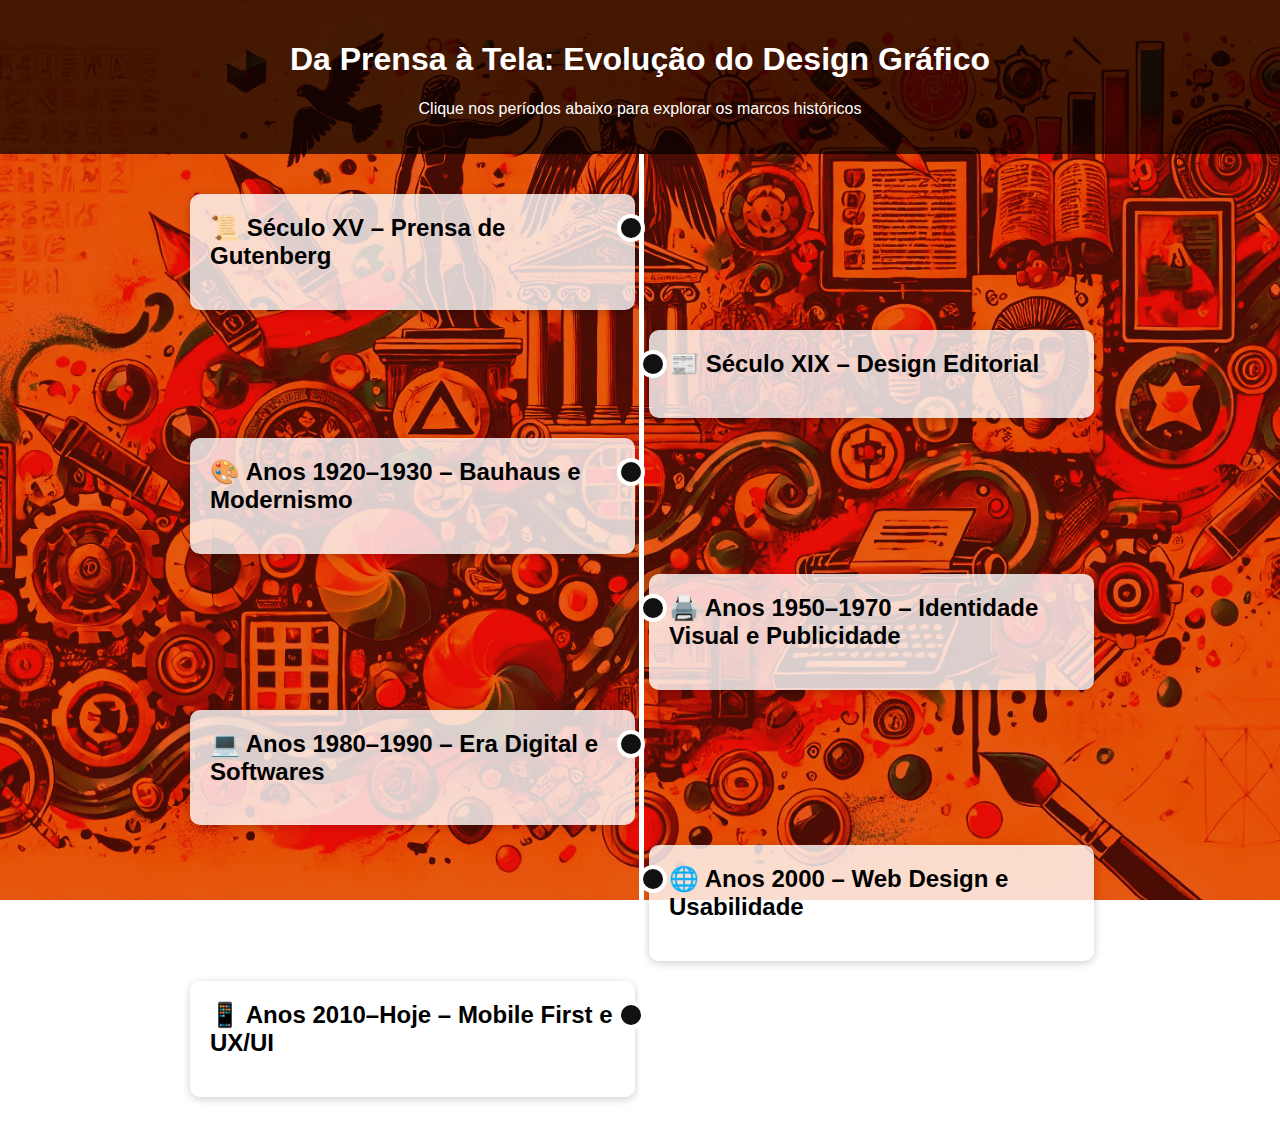
==== base.html @ d31f4797 "Add files via upload" ====
<!DOCTYPE html>
<html lang="pt-BR">
<head>
  <meta charset="UTF-8">
  <meta name="viewport" content="width=device-width, initial-scale=1.0">
  <title>Evolução do Design Gráfico</title>
  <style>
    body {
      font-family: Arial, sans-serif;
      background: url('fundo2.jpg') no-repeat center center fixed; /* Atualizado com caminho correto */
      background-size: cover;
      margin: 0;
      padding: 0;
    }
    header {
      background: rgba(0, 0, 0, 0.7); /* Transparência para o fundo */
      color: white;
      padding: 20px;
      text-align: center;
    }
    .timeline {
      position: relative;
      max-width: 900px;
      margin: 0px auto;
      padding: 20px;
    }
    .timeline::after {
      content: '';
      position: absolute;
      width: 5px;
      background-color: #FFFFFF;
      top: 0;
      bottom: 0;
      left: 50%;
      margin-left: -0.8px;
    }
    .event {
      position: relative;
      background: rgba(255, 255, 255, 0.8); /* Fundo branco com opacidade */
      border-radius: 10px;
      box-shadow: 0 2px 8px rgba(0,0,0,0.2);
      width: 45%;
      padding: 20px;
      margin: 20px 0;
      cursor: pointer;
    }
    .event.left {
      left: 0;
    }
    .event.right {
      left: 51%;
    }
    .event::before {
      content: '';
      position: absolute;
      width: 20px;
      height: 20px;
      right: -10px;
      background-color: #111;
      border: 4px solid white;
      top: 20px;
      border-radius: 50%;
      z-index: 1;
    }
    .event.right::before {
      left: -10px;
    }
    .event h2 {
      margin-top: 0;
    }
    .event img, .event video {
      width: 100%;
      border-radius: 8px;
      margin-top: 10px;
    }
    .hidden {
      display: none;
    }
    @media screen and (max-width: 768px) {
      .timeline::after {
        left: 31px;
      }
      .event {
        width: 90%;
        left: 0 !important;
        margin-left: 50px;
      }
      .event.right {
        left: 0 !important;
      }
    }
  </style>
</head>
<body>
  <header>
    <h1>Da Prensa à Tela: Evolução do Design Gráfico</h1>
    <p>Clique nos períodos abaixo para explorar os marcos históricos</p>
  </header>

  <div class="timeline">
    <div class="event left" onclick="toggleInfo(this)">
      <h2>📜 Século XV – Prensa de Gutenberg</h2>
      <div class="info hidden">
        <p>Início da comunicação impressa em massa. Tipografia manual e padronização do layout marcaram o início do design gráfico.</p>
         <video controls>
          <source src="Gutenberg.mp4" type="video/mp4">
          Seu navegador não suporta vídeo.
        </video>
      </div>
    </div>

    <div class="event right" onclick="toggleInfo(this)">
      <h2>📰 Século XIX – Design Editorial</h2>
      <div class="info hidden">
        <p>Cartazes e publicidade ganham força. O movimento Arts & Crafts valoriza o design impresso artesanal e estético.</p>
        <img src="arts_crafts.jpg" alt="Cartaz Arts & Crafts">
      </div>
    </div>

    <div class="event left" onclick="toggleInfo(this)">
      <h2>🎨 Anos 1920–1930 – Bauhaus e Modernismo</h2>
      <div class="info hidden">
        <p>Conceitos de grid, hierarquia visual e funcionalismo moldam a base do design gráfico moderno.</p>
        <img src="bauhaus.jpg" alt="Design Bauhaus">
      </div>
    </div>

    <div class="event right" onclick="toggleInfo(this)">
      <h2>🖨️ Anos 1950–1970 – Identidade Visual e Publicidade</h2>
      <div class="info hidden">
        <p>O design gráfico se torna fundamental na construção de marcas. Avanços na impressão impulsionam o mercado.</p>
        <img src="ibm_logo.png" alt="Identidade Visual IBM">
      </div>
    </div>

    <div class="event left" onclick="toggleInfo(this)">
      <h2>💻 Anos 1980–1990 – Era Digital e Softwares</h2>
      <div class="info hidden">
        <p>Com o surgimento dos computadores pessoais e softwares como Adobe, o design passa a ser feito digitalmente.</p>
        <video controls>
          <source src="video.mp4" type="video/mp4">
          Seu navegador não suporta vídeo.
        </video>
      </div>
    </div>

    <div class="event right" onclick="toggleInfo(this)">
      <h2>🌐 Anos 2000 – Web Design e Usabilidade</h2>
      <div class="info hidden">
        <p>O design se adapta à internet. Surgem novos desafios como interatividade, acessibilidade e experiência do usuário.</p>
        <img src="web_design.png" alt="Web Design Antigo">
      </div>
    </div>

    <div class="event left" onclick="toggleInfo(this)">
      <h2>📱 Anos 2010–Hoje – Mobile First e UX/UI</h2>
      <div class="info hidden">
        <p>Design centrado no usuário, interfaces responsivas e foco em experiência dominaram o cenário do design gráfico atual.</p>
        <img src="ux_ui.png" alt="UX UI Design">
      </div>
    </div>
  </div>

  <script>
    function toggleInfo(element) {
      const info = element.querySelector('.info');
      info.classList.toggle('hidden');
    }
  </script>
</body>
</html>
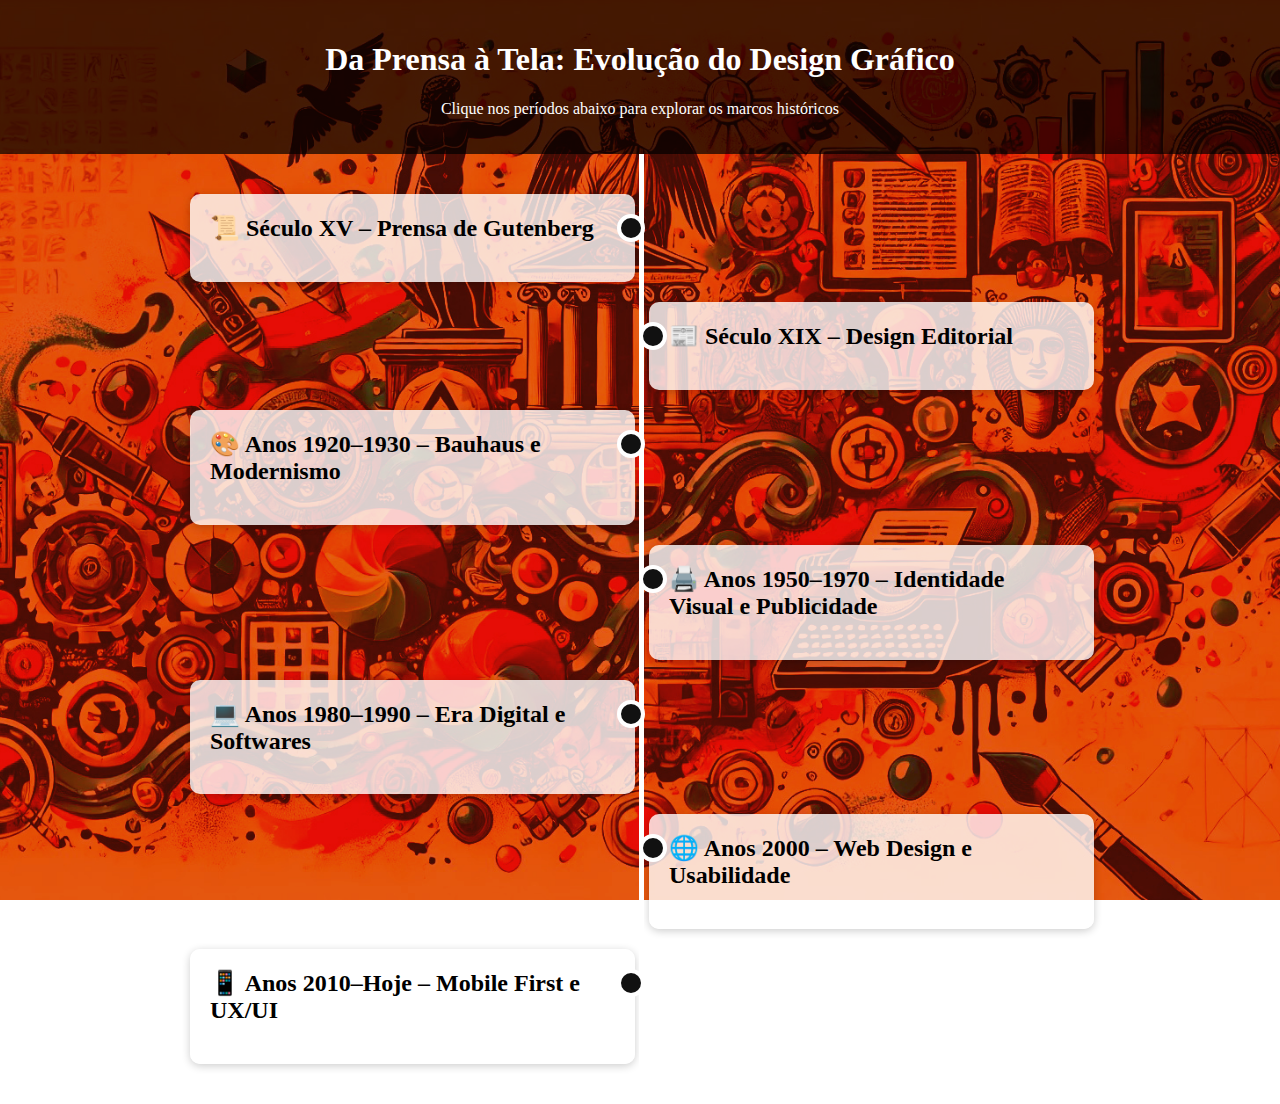
==== commit 968feb74: "tetse" ====
--- a/base.html
+++ b/base.html
@@ -6,7 +6,6 @@
   <title>Evolução do Design Gráfico</title>
   <style>
     body {
-      font-family: Arial, sans-serif;
       background: url('fundo2.jpg') no-repeat center center fixed; /* Atualizado com caminho correto */
       background-size: cover;
       margin: 0;
@@ -106,6 +105,25 @@
           <source src="Gutenberg.mp4" type="video/mp4">
           Seu navegador não suporta vídeo.
         </video>
+
+
+
+          <p>
+          <div class="button-more" onclick="toggleMoreInfo(this)"></div>
+          <div class="more-info">
+          </p>
+
+          <p>Um pouco +</p><p>A invenção da prensa de Gutenberg no século XV foi fundamental para a disseminação em massa de informações, especialmente livros, o que possibilitou uma verdadeira revolução na comunicação.</p>
+          <p>Informações adicionais: 
+          <p> <a href="https://pt.wikipedia.org/wiki/Prensa_m%C3%B3vel" target="_blank">Imprensa de Gutenberg - Wikipédia</a></p>
+          </p>
+
+        </div>
+
+
+
+
+
       </div>
     </div>
 
@@ -113,7 +131,19 @@
       <h2>📰 Século XIX – Design Editorial</h2>
       <div class="info hidden">
         <p>Cartazes e publicidade ganham força. O movimento Arts & Crafts valoriza o design impresso artesanal e estético.</p>
-        <img src="arts_crafts.jpg" alt="Cartaz Arts & Crafts">
+        <img src="craft.jpeg">
+
+
+        
+
+          <p>Um pouco +</p><p>No século XIX, o design editorial se destacou com a popularização de cartazes e publicidade. A Revolução Industrial facilitou a impressão em massa, enquanto o movimento Arts & Crafts, liderado por William Morris, valorizou o design impresso como uma forma de arte, resgatando a estética artesanal e a tipografia..</p>
+          <p>Informações adicionais: 
+          <p> <a href="https://design764.wordpress.com/2017/08/14/arts-crafts-e-o-design-grafico/" target="_blank">ARTS & CRAFTS e o Design Gráfico</a></p>
+          </p>
+
+
+
+
       </div>
     </div>
 
@@ -121,7 +151,18 @@
       <h2>🎨 Anos 1920–1930 – Bauhaus e Modernismo</h2>
       <div class="info hidden">
         <p>Conceitos de grid, hierarquia visual e funcionalismo moldam a base do design gráfico moderno.</p>
-        <img src="bauhaus.jpg" alt="Design Bauhaus">
+        <img src="bauhaus.gif" alt="Design Bauhaus">
+
+
+          <p>Um pouco +</p><p>No século XIX, o design editorial se destacou com a popularização de cartazes e publicidade. A Revolução Industrial facilitou a impressão em massa, enquanto o movimento Arts & Crafts, liderado por William Morris, valorizou o design impresso como uma forma de arte, resgatando a estética artesanal e a tipografia.</p>
+          <p>Informações adicionais: 
+          <p> <a href="https://oitentaeoito.net/movimento-bauhaus-principios-de-design-ideias-e-inspiracao/" target="_blank">Movimento Bauhaus</a></p>
+          </p>
+
+
+
+
+
       </div>
     </div>
 
@@ -129,18 +170,38 @@
       <h2>🖨️ Anos 1950–1970 – Identidade Visual e Publicidade</h2>
       <div class="info hidden">
         <p>O design gráfico se torna fundamental na construção de marcas. Avanços na impressão impulsionam o mercado.</p>
-        <img src="ibm_logo.png" alt="Identidade Visual IBM">
-      </div>
-    </div>
-
-    <div class="event left" onclick="toggleInfo(this)">
-      <h2>💻 Anos 1980–1990 – Era Digital e Softwares</h2>
-      <div class="info hidden">
-        <p>Com o surgimento dos computadores pessoais e softwares como Adobe, o design passa a ser feito digitalmente.</p>
-        <video controls>
-          <source src="video.mp4" type="video/mp4">
+         <video controls>
+          <source src="IBM.mp4" type="video/mp4">
           Seu navegador não suporta vídeo.
         </video>
+
+
+
+          <p>Um pouco +</p><p>A identidade visual e a publicidade tornam o design gráfico essencial na construção de marcas, enquanto avanços na impressão, como a serigrafia, ampliam o impacto e a acessibilidade do mercado.</p>
+          <p>Informações adicionais: 
+          <p> <a href="https://nossodesign.com.br/identidade-visual-um-guia-completo/" target="_blank">Identidade Visual</a></p>
+          </p>
+
+
+
+
+      </div>
+    </div>
+
+    <div class="event left" onclick="toggleInfo(this)">
+      <h2>💻 Anos 1980–1990 – Era Digital e Softwares</h2>
+      <div class="info hidden">
+        <p>Com o surgimento dos computadores pessoais e softwares como Adobe, o design passa a ser feito digitalmente.</p>
+        <img src="adobe.gif" alt="Design Bauhaus">
+
+
+          <p>Um pouco +</p><p>Nos anos 1980 e 1990, a popularização dos computadores pessoais e o lançamento de softwares como o Adobe Illustrator e Photoshop transformaram o design, permitindo a criação digital de layouts e gráficos.</p>
+          <p>Informações adicionais: 
+          <p> <a href="https://hazlomarketing.com.br/a-evolucao-do-design-grafico-do-analogico-ao-digital/" target="_blank">Transformações Tecnológicas</a></p>
+          </p>
+
+
+
       </div>
     </div>
 
@@ -148,7 +209,16 @@
       <h2>🌐 Anos 2000 – Web Design e Usabilidade</h2>
       <div class="info hidden">
         <p>O design se adapta à internet. Surgem novos desafios como interatividade, acessibilidade e experiência do usuário.</p>
-        <img src="web_design.png" alt="Web Design Antigo">
+        <img src="web.gif" alt="Web Design Antigo">
+
+
+          <p>Um pouco +</p><p>Nos anos 2000, o design gráfico se adapta à web, com o foco crescente em usabilidade e interatividade. Surgem novos desafios como a criação de interfaces acessíveis e a melhoria da experiência do usuário, impulsionando o desenvolvimento de sites mais funcionais e intuitivos.</p>
+          <p>Informações adicionais: 
+          <p> <a href="https://blendup.art/artes/design/historia-e-evolucao-do-web-design/" target="_blank">História e Evolução do Web Design</a></p>
+          </p>
+
+
+
       </div>
     </div>
 
@@ -156,7 +226,17 @@
       <h2>📱 Anos 2010–Hoje – Mobile First e UX/UI</h2>
       <div class="info hidden">
         <p>Design centrado no usuário, interfaces responsivas e foco em experiência dominaram o cenário do design gráfico atual.</p>
-        <img src="ux_ui.png" alt="UX UI Design">
+        <img src="interface.png" alt="UX UI Design">
+
+
+          <p>Um pouco +</p><p>Nos anos 2010 até hoje, o design gráfico passou a ser centrado no usuário, com a implementação do conceito "Mobile First", priorizando a experiência em dispositivos móveis. Interfaces responsivas e a melhoria contínua da experiência do usuário (UX) e da interface do usuário (UI) se tornaram fundamentais para o desenvolvimento de aplicativos e sites.</p>
+          <p>Informações adicionais: 
+          <p> <a href="https://pt.wikipedia.org/wiki/Design_de_interface" target="_blank">Design de interface</a></p>
+          </p>
+
+
+
+
       </div>
     </div>
   </div>
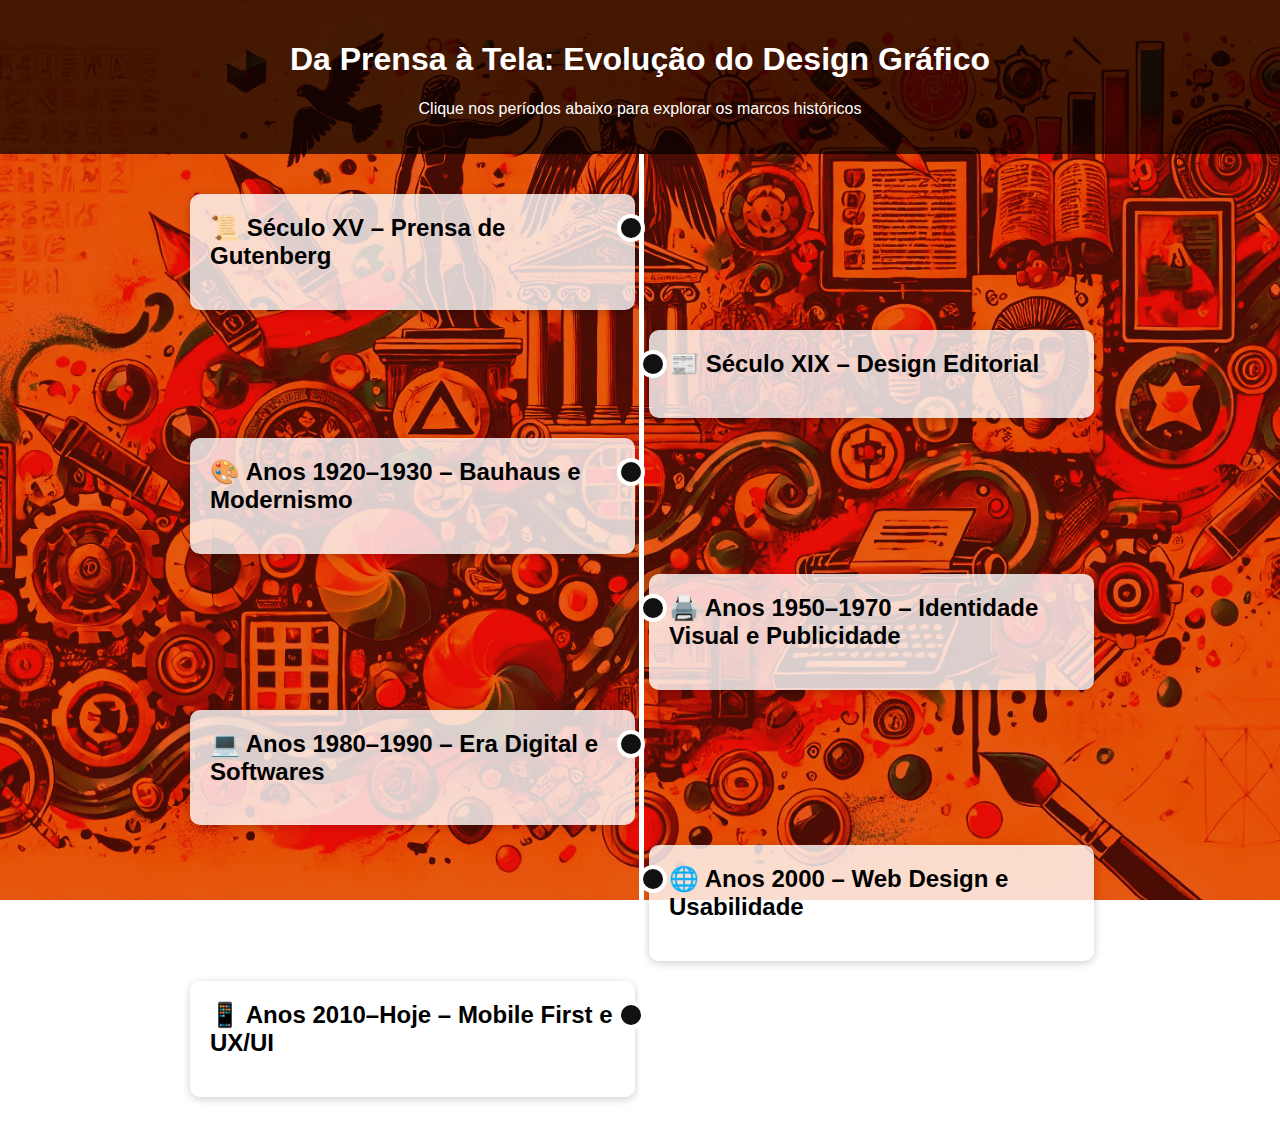
==== commit 66c6d91e: "teste" ====
--- a/base.html
+++ b/base.html
@@ -6,6 +6,7 @@
   <title>Evolução do Design Gráfico</title>
   <style>
     body {
+      font-family: Arial, sans-serif;
       background: url('fundo2.jpg') no-repeat center center fixed; /* Atualizado com caminho correto */
       background-size: cover;
       margin: 0;
